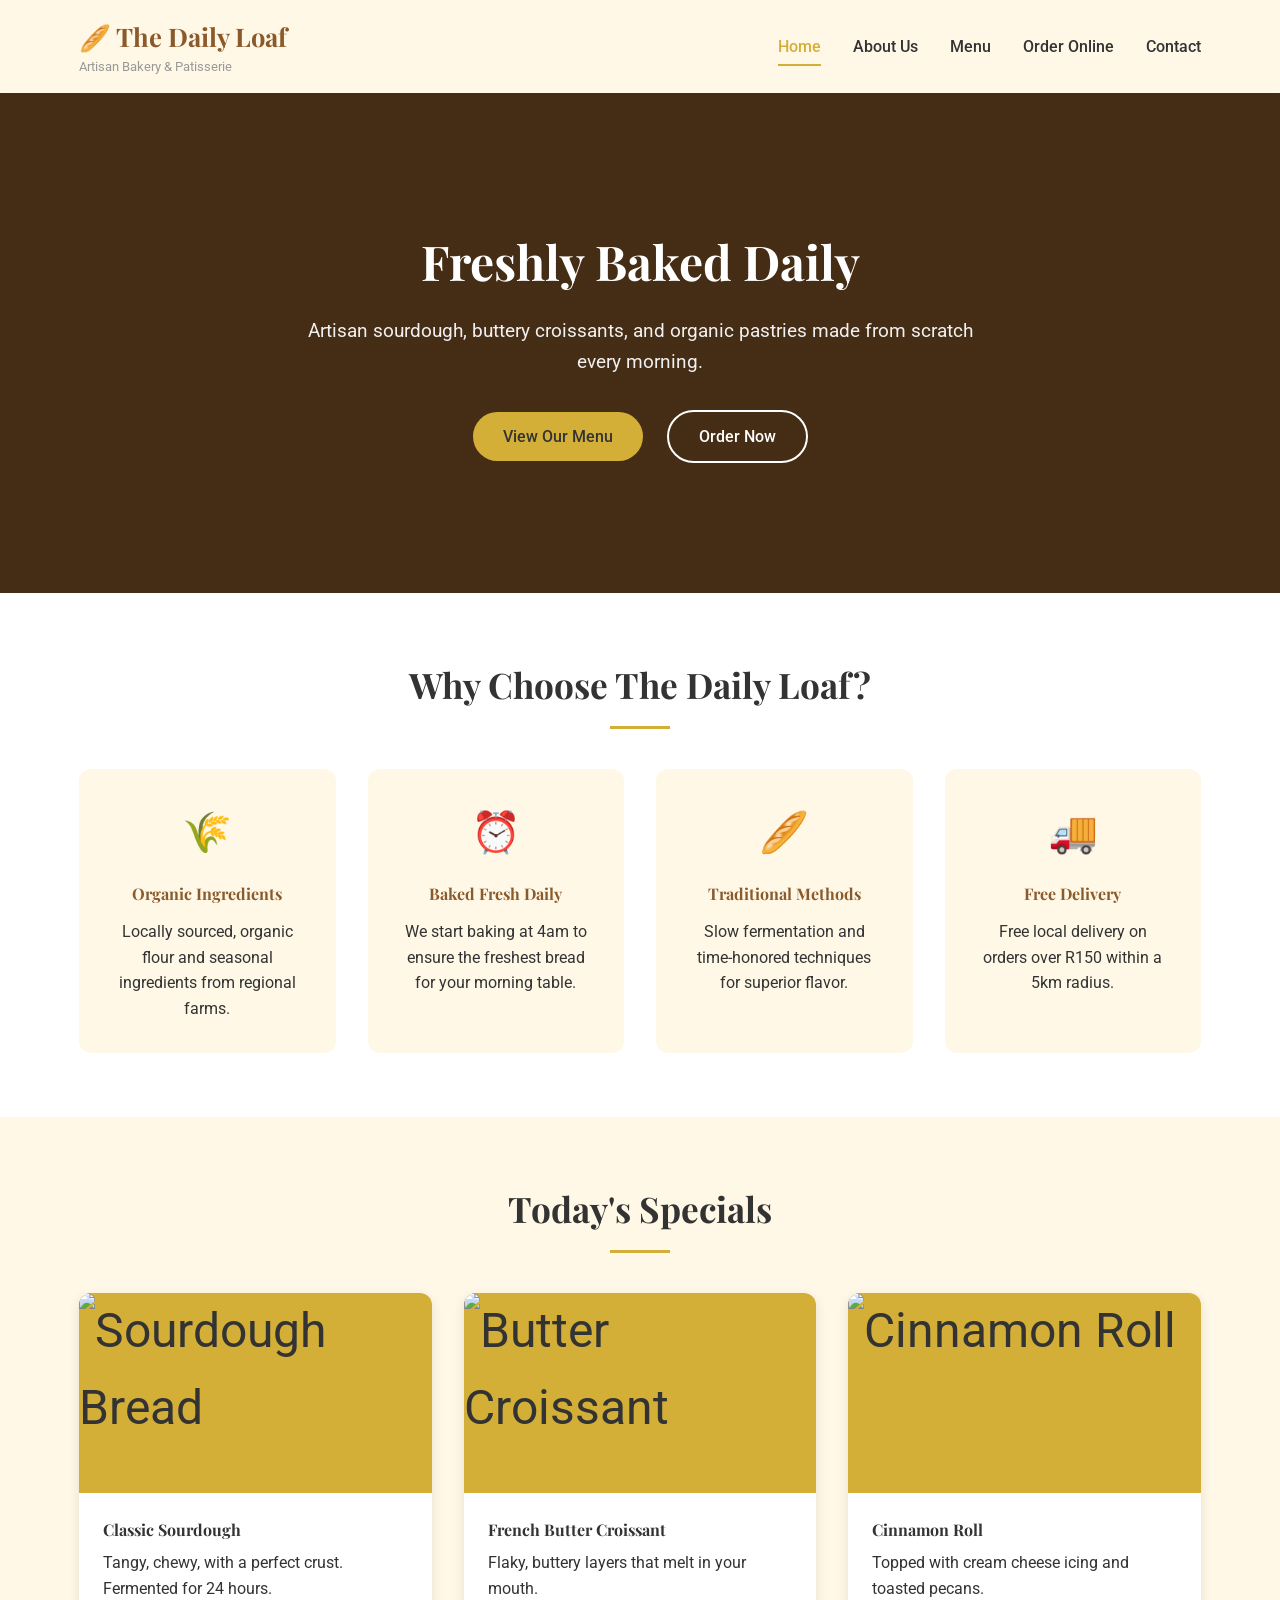
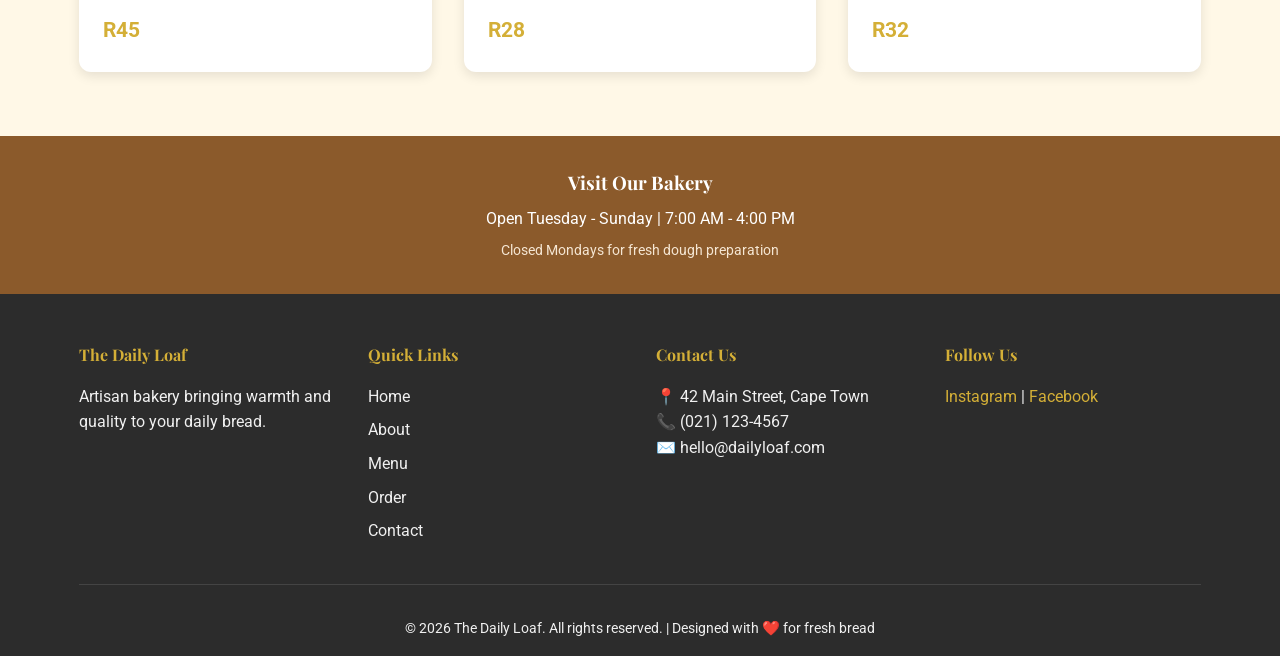
==== daily-loaf-bakery/index.html @ 08a0b877 "Add files via upload Initial commit - Complete website structure" ====
<!DOCTYPE html>
<html lang="en">
<head>
    <meta charset="UTF-8">
    <meta name="viewport" content="width=device-width, initial-scale=1.0">
    <meta name="description" content="The Daily Loaf - Artisan bakery offering fresh sourdough, pastries, and organic baked goods in the heart of the city.">
    <meta name="keywords" content="bakery, sourdough, artisan bread, pastries, organic bakery">
    <meta name="author" content="The Daily Loaf">
    <title>The Daily Loaf | Artisan Bakery</title>
    <link rel="stylesheet" href="css/style.css">
    <link href="https://fonts.googleapis.com/css2?family=Playfair+Display:wght@400;600;700;900&family=Roboto:wght@300;400;500;700&display=swap" rel="stylesheet">
</head>
<body>

    <!-- Header Section -->
    <header>
        <div class="container">
            <div class="header-content">
                <div class="logo">
                    <h1>🥖 The Daily Loaf</h1>
                    <p class="tagline">Artisan Bakery & Patisserie</p>
                </div>
                <nav>
                    <ul>
                        <li><a href="index.html" class="active">Home</a></li>
                        <li><a href="about.html">About Us</a></li>
                        <li><a href="menu.html">Menu</a></li>
                        <li><a href="order.html">Order Online</a></li>
                        <li><a href="contact.html">Contact</a></li>
                    </ul>
                </nav>
                <div class="mobile-menu-btn">☰</div>
            </div>
        </div>
    </header>

    <!-- Hero Section -->
    <section class="hero">
        <div class="container">
            <div class="hero-content">
                <h2>Freshly Baked Daily</h2>
                <p>Artisan sourdough, buttery croissants, and organic pastries made from scratch every morning.</p>
                <div class="hero-buttons">
                    <a href="menu.html" class="btn btn-primary">View Our Menu</a>
                    <a href="order.html" class="btn btn-secondary">Order Now</a>
                </div>
            </div>
        </div>
    </section>

    <!-- Features Section -->
    <section class="features">
        <div class="container">
            <h3 class="section-title">Why Choose The Daily Loaf?</h3>
            <div class="features-grid">
                <div class="feature-card">
                    <div class="feature-icon">🌾</div>
                    <h4>Organic Ingredients</h4>
                    <p>Locally sourced, organic flour and seasonal ingredients from regional farms.</p>
                </div>
                <div class="feature-card">
                    <div class="feature-icon">⏰</div>
                    <h4>Baked Fresh Daily</h4>
                    <p>We start baking at 4am to ensure the freshest bread for your morning table.</p>
                </div>
                <div class="feature-card">
                    <div class="feature-icon">🥖</div>
                    <h4>Traditional Methods</h4>
                    <p>Slow fermentation and time-honored techniques for superior flavor.</p>
                </div>
                <div class="feature-card">
                    <div class="feature-icon">🚚</div>
                    <h4>Free Delivery</h4>
                    <p>Free local delivery on orders over R150 within a 5km radius.</p>
                </div>
            </div>
        </div>
    </section>

    <!-- Daily Specials -->
    <section class="specials">
        <div class="container">
            <h3 class="section-title">Today's Specials</h3>
            <div class="specials-grid">
                <div class="special-item">
                    <img src="https://placehold.co/400x300/F5E6D3/8B5A2B?text=Sourdough+Bread" alt="Sourdough Bread" class="special-img">
                    <div class="special-info">
                        <h4>Classic Sourdough</h4>
                        <p>Tangy, chewy, with a perfect crust. Fermented for 24 hours.</p>
                        <span class="price">R45</span>
                    </div>
                </div>
                <div class="special-item">
                    <img src="https://placehold.co/400x300/F5E6D3/8B5A2B?text=Croissant" alt="Butter Croissant" class="special-img">
                    <div class="special-info">
                        <h4>French Butter Croissant</h4>
                        <p>Flaky, buttery layers that melt in your mouth.</p>
                        <span class="price">R28</span>
                    </div>
                </div>
                <div class="special-item">
                    <img src="https://placehold.co/400x300/F5E6D3/8B5A2B?text=Cinnamon+Roll" alt="Cinnamon Roll" class="special-img">
                    <div class="special-info">
                        <h4>Cinnamon Roll</h4>
                        <p>Topped with cream cheese icing and toasted pecans.</p>
                        <span class="price">R32</span>
                    </div>
                </div>
            </div>
        </div>
    </section>

    <!-- Opening Hours Banner -->
    <section class="hours-banner">
        <div class="container">
            <div class="hours-content">
                <h3>Visit Our Bakery</h3>
                <p>Open Tuesday - Sunday | 7:00 AM - 4:00 PM</p>
                <p class="closed">Closed Mondays for fresh dough preparation</p>
            </div>
        </div>
    </section>

    <!-- Footer -->
    <footer>
        <div class="container">
            <div class="footer-grid">
                <div class="footer-col">
                    <h4>The Daily Loaf</h4>
                    <p>Artisan bakery bringing warmth and quality to your daily bread.</p>
                </div>
                <div class="footer-col">
                    <h4>Quick Links</h4>
                    <ul>
                        <li><a href="index.html">Home</a></li>
                        <li><a href="about.html">About</a></li>
                        <li><a href="menu.html">Menu</a></li>
                        <li><a href="order.html">Order</a></li>
                        <li><a href="contact.html">Contact</a></li>
                    </ul>
                </div>
                <div class="footer-col">
                    <h4>Contact Us</h4>
                    <p>📍 42 Main Street, Cape Town</p>
                    <p>📞 (021) 123-4567</p>
                    <p>✉️ hello@dailyloaf.com</p>
                </div>
                <div class="footer-col">
                    <h4>Follow Us</h4>
                    <div class="social-links">
                        <a href="#">Instagram</a> | <a href="#">Facebook</a>
                    </div>
                </div>
            </div>
            <div class="footer-bottom">
                <p>&copy; 2026 The Daily Loaf. All rights reserved. | Designed with ❤️ for fresh bread</p>
            </div>
        </div>
    </footer>

    <script src="js/main.js"></script>
</body>
</html>
---- daily-loaf-bakery/css/style.css ----
/* ========================================
   THE DAILY LOAF - MAIN STYLESHEET
   ======================================== */

* {
    margin: 0;
    padding: 0;
    box-sizing: border-box;
}

body {
    font-family: 'Roboto', sans-serif;
    font-size: 16px;
    line-height: 1.6;
    color: #333333;
    background-color: #FFFFFF;
}

h1, h2, h3, h4, h5, h6 {
    font-family: 'Playfair Display', serif;
    font-weight: 700;
    margin-bottom: 1rem;
    color: #333333;
}

a {
    text-decoration: none;
    color: inherit;
}

.container {
    width: 90%;
    max-width: 1200px;
    margin: 0 auto;
    padding: 0 15px;
}

.section-title {
    text-align: center;
    font-size: 2.2rem;
    margin-bottom: 2.5rem;
    position: relative;
    padding-bottom: 15px;
}

.section-title:after {
    content: '';
    position: absolute;
    bottom: 0;
    left: 50%;
    transform: translateX(-50%);
    width: 60px;
    height: 3px;
    background: #D4AF37;
}

/* BUTTONS */
.btn {
    display: inline-block;
    padding: 12px 30px;
    border-radius: 40px;
    font-weight: 500;
    transition: all 0.3s ease;
    cursor: pointer;
    border: none;
    font-family: 'Roboto', sans-serif;
}

.btn-primary {
    background-color: #D4AF37;
    color: #333333;
}

.btn-primary:hover {
    background-color: #c49b2a;
    transform: translateY(-2px);
}

.btn-secondary {
    background-color: transparent;
    color: #FFFFFF;
    border: 2px solid #FFFFFF;
}

.btn-secondary:hover {
    background-color: #FFFFFF;
    color: #333333;
}

/* HEADER & NAVIGATION */
header {
    background-color: #FFF8E7;
    box-shadow: 0 2px 10px rgba(0,0,0,0.05);
    position: sticky;
    top: 0;
    z-index: 1000;
}

.header-content {
    display: flex;
    justify-content: space-between;
    align-items: center;
    padding: 1rem 0;
    flex-wrap: wrap;
}

.logo h1 {
    font-size: 1.6rem;
    margin-bottom: 0;
    color: #8B5A2B;
}

.tagline {
    font-size: 0.8rem;
    color: #999;
    font-family: 'Roboto', sans-serif;
}

nav ul {
    display: flex;
    list-style: none;
    gap: 2rem;
}

nav ul li a {
    font-weight: 500;
    padding: 0.5rem 0;
    transition: color 0.3s;
}

nav ul li a:hover,
nav ul li a.active {
    color: #D4AF37;
    border-bottom: 2px solid #D4AF37;
}

.mobile-menu-btn {
    display: none;
    font-size: 1.8rem;
    cursor: pointer;
}

/* HERO SECTION */
.hero {
    background: linear-gradient(rgba(0,0,0,0.5), rgba(0,0,0,0.5)), #8B5A2B;
    min-height: 500px;
    display: flex;
    align-items: center;
    text-align: center;
    color: white;
}

.hero-content {
    max-width: 700px;
    margin: 0 auto;
}

.hero h2 {
    font-size: 3rem;
    color: white;
    margin-bottom: 1rem;
}

.hero p {
    font-size: 1.2rem;
    margin-bottom: 2rem;
    color: #f0f0f0;
}

.hero-buttons .btn {
    margin: 0 10px;
}

/* FEATURES SECTION */
.features {
    padding: 4rem 0;
    background-color: #FFFFFF;
}

.features-grid {
    display: grid;
    grid-template-columns: repeat(auto-fit, minmax(250px, 1fr));
    gap: 2rem;
}

.feature-card {
    text-align: center;
    padding: 2rem;
    background-color: #FFF8E7;
    border-radius: 12px;
    transition: transform 0.3s;
}

.feature-card:hover {
    transform: translateY(-5px);
}

.feature-icon {
    font-size: 2.5rem;
    margin-bottom: 1rem;
}

.feature-card h4 {
    margin-bottom: 0.8rem;
    color: #8B5A2B;
}

/* SPECIALS SECTION */
.specials {
    padding: 4rem 0;
    background-color: #FFF8E7;
}

.specials-grid {
    display: grid;
    grid-template-columns: repeat(auto-fit, minmax(300px, 1fr));
    gap: 2rem;
}

.special-item {
    background: white;
    border-radius: 12px;
    overflow: hidden;
    box-shadow: 0 4px 12px rgba(0,0,0,0.1);
    transition: transform 0.3s;
}

.special-item:hover {
    transform: translateY(-5px);
}

.special-img {
    width: 100%;
    height: 200px;
    background-color: #D4AF37;
    display: flex;
    align-items: center;
    justify-content: center;
    font-size: 3rem;
}

.special-info {
    padding: 1.5rem;
}

.special-info h4 {
    margin-bottom: 0.5rem;
}

.price {
    display: inline-block;
    margin-top: 0.8rem;
    font-size: 1.3rem;
    font-weight: bold;
    color: #D4AF37;
}

/* HOURS BANNER */
.hours-banner {
    background-color: #8B5A2B;
    color: white;
    text-align: center;
    padding: 2rem 0;
}

.hours-content h3 {
    color: white;
    margin-bottom: 0.5rem;
}

.closed {
    color: #F5E6D3;
    font-size: 0.9rem;
    margin-top: 0.5rem;
}

/* PAGE HEADER */
.page-header {
    background: linear-gradient(135deg, #8B5A2B 0%, #D4AF37 100%);
    color: white;
    text-align: center;
    padding: 3rem 0;
}

.page-header h2 {
    color: white;
    font-size: 2.5rem;
    margin-bottom: 0.5rem;
}

/* ABOUT PAGE */
.about-story {
    padding: 4rem 0;
}

.about-grid {
    display: grid;
    grid-template-columns: 1fr 1fr;
    gap: 3rem;
    align-items: center;
}

.about-image {
    background-color: #D4AF37;
    height: 300px;
    display: flex;
    align-items: center;
    justify-content: center;
    border-radius: 12px;
    font-size: 2rem;
}

.values {
    background-color: #FFF8E7;
    padding: 4rem 0;
}

.values-grid {
    display: grid;
    grid-template-columns: repeat(auto-fit, minmax(280px, 1fr));
    gap: 2rem;
}

.value-card {
    text-align: center;
    padding: 2rem;
    background: white;
    border-radius: 12px;
}

.team {
    padding: 4rem 0;
}

.team-grid {
    display: grid;
    grid-template-columns: repeat(auto-fit, minmax(250px, 1fr));
    gap: 2rem;
    text-align: center;
}

.team-member .avatar {
    width: 150px;
    height: 150px;
    background-color: #D4AF37;
    border-radius: 50%;
    margin: 0 auto 1rem;
    display: flex;
    align-items: center;
    justify-content: center;
    font-size: 3rem;
}

.team-member .bio {
    font-size: 0.9rem;
    color: #666;
    margin-top: 0.5rem;
}

/* MENU PAGE */
.menu-section {
    padding: 3rem 0;
}

.alt-bg {
    background-color: #FFF8E7;
}

.menu-grid {
    max-width: 800px;
    margin: 0 auto;
}

.menu-item {
    display: flex;
    justify-content: space-between;
    align-items: center;
    padding: 1rem 0;
    border-bottom: 1px dashed #ddd;
}

.menu-item-info h4 {
    margin-bottom: 0.3rem;
}

.menu-item-info p {
    color: #666;
    font-size: 0.9rem;
}

.menu-item-price {
    font-weight: bold;
    font-size: 1.1rem;
    color: #D4AF37;
}

/* ORDER PAGE */
.order-form-section {
    padding: 4rem 0;
}

.order-grid {
    display: grid;
    grid-template-columns: 1fr 350px;
    gap: 3rem;
}

.form-group {
    margin-bottom: 1.2rem;
}

.form-group label {
    display: block;
    margin-bottom: 0.5rem;
    font-weight: 500;
}

.form-group input,
.form-group select,
.form-group textarea {
    width: 100%;
    padding: 10px;
    border: 1px solid #ddd;
    border-radius: 6px;
    font-family: 'Roboto', sans-serif;
}

.checkbox-group {
    display: flex;
    flex-direction: column;
    gap: 0.5rem;
}

.checkbox-group label {
    font-weight: normal;
    cursor: pointer;
}

.order-info .info-card {
    background: #FFF8E7;
    padding: 1.2rem;
    border-radius: 8px;
    margin-bottom: 1rem;
}

.info-card h4 {
    margin-bottom: 0.5rem;
    color: #8B5A2B;
}

.phone-large {
    font-size: 1.3rem;
    font-weight: bold;
    color: #D4AF37;
}

/* CONTACT PAGE */
.locations {
    padding: 4rem 0;
    background-color: #FFF8E7;
}

.locations-grid {
    display: grid;
    grid-template-columns: repeat(auto-fit, minmax(350px, 1fr));
    gap: 2rem;
}

.location-card {
    background: white;
    padding: 1.5rem;
    border-radius: 12px;
    box-shadow: 0 2px 8px rgba(0,0,0,0.1);
}

.location-card h4 {
    color: #8B5A2B;
    margin-bottom: 1rem;
}

.location-card .address,
.location-card .hours,
.location-card .phone {
    margin-bottom: 0.8rem;
}

.map-placeholder {
    margin-top: 1rem;
    background-color: #D4AF37;
    height: 150px;
    display: flex;
    align-items: center;
    justify-content: center;
    border-radius: 8px;
    color: #333;
}

.contact-form-section {
    padding: 4rem 0;
}

.contact-grid {
    display: grid;
    grid-template-columns: 1fr 350px;
    gap: 3rem;
}

.form-row {
    display: grid;
    grid-template-columns: 1fr 1fr;
    gap: 1rem;
}

.contact-info .info-item {
    background: #FFF8E7;
    padding: 1rem;
    border-radius: 8px;
    margin-bottom: 1rem;
}

.contact-info .info-item h4 {
    margin-bottom: 0.5rem;
    color: #8B5A2B;
}

.faq {
    background-color: #FFF8E7;
    padding: 4rem 0;
}

.faq-grid {
    display: grid;
    grid-template-columns: repeat(auto-fit, minmax(300px, 1fr));
    gap: 2rem;
}

.faq-item {
    background: white;
    padding: 1.5rem;
    border-radius: 8px;
}

.faq-item h4 {
    color: #D4AF37;
    margin-bottom: 0.5rem;
}

/* FOOTER */
footer {
    background-color: #2C2C2C;
    color: #f0f0f0;
    padding: 3rem 0 1rem;
}

.footer-grid {
    display: grid;
    grid-template-columns: repeat(auto-fit, minmax(200px, 1fr));
    gap: 2rem;
    margin-bottom: 2rem;
}

.footer-col h4 {
    color: #D4AF37;
    margin-bottom: 1rem;
}

.footer-col ul {
    list-style: none;
}

.footer-col ul li {
    margin-bottom: 0.5rem;
}

.footer-col ul li a:hover {
    color: #D4AF37;
}

.social-links a {
    color: #D4AF37;
}

.footer-bottom {
    text-align: center;
    padding-top: 2rem;
    border-top: 1px solid #444;
    font-size: 0.9rem;
}

/* RESPONSIVE */
@media (max-width: 768px) {
    .mobile-menu-btn {
        display: block;
    }
    
    nav ul {
        display: none;
        flex-direction: column;
        width: 100%;
        text-align: center;
        padding: 1rem 0;
        gap: 1rem;
    }
    
    nav ul.show {
        display: flex;
    }
    
    .header-content {
        flex-wrap: wrap;
    }
    
    .hero h2 {
        font-size: 2rem;
    }
    
    .about-grid,
    .order-grid,
    .contact-grid {
        grid-template-columns: 1fr;
    }
    
    .form-row {
        grid-template-columns: 1fr;
    }
    
    .hero-buttons .btn {
        display: block;
        margin: 10px auto;
        width: 80%;
    }
    
    .section-title {
        font-size: 1.8rem;
    }
}

@media (max-width: 480px) {
    .container {
        width: 95%;
    }
    
    .features-grid,
    .specials-grid,
    .team-grid {
        grid-template-columns: 1fr;
    }
}
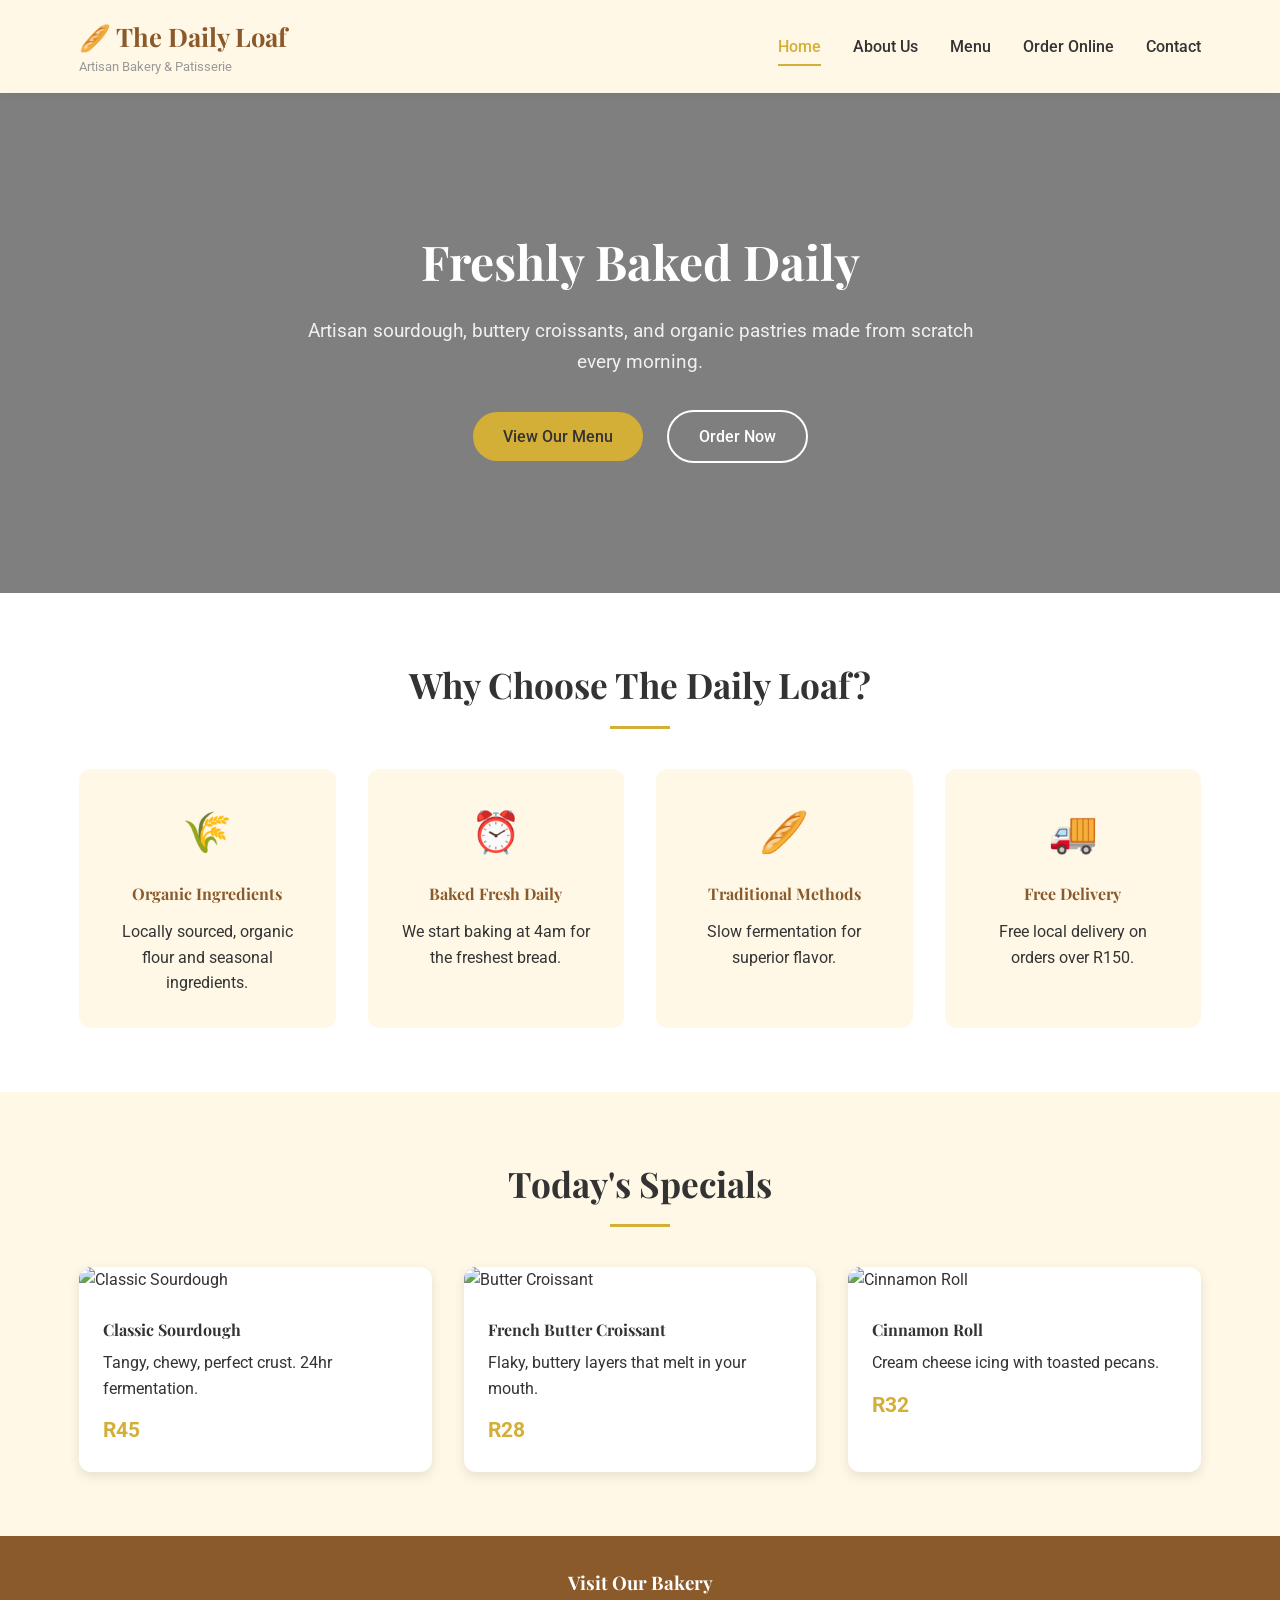
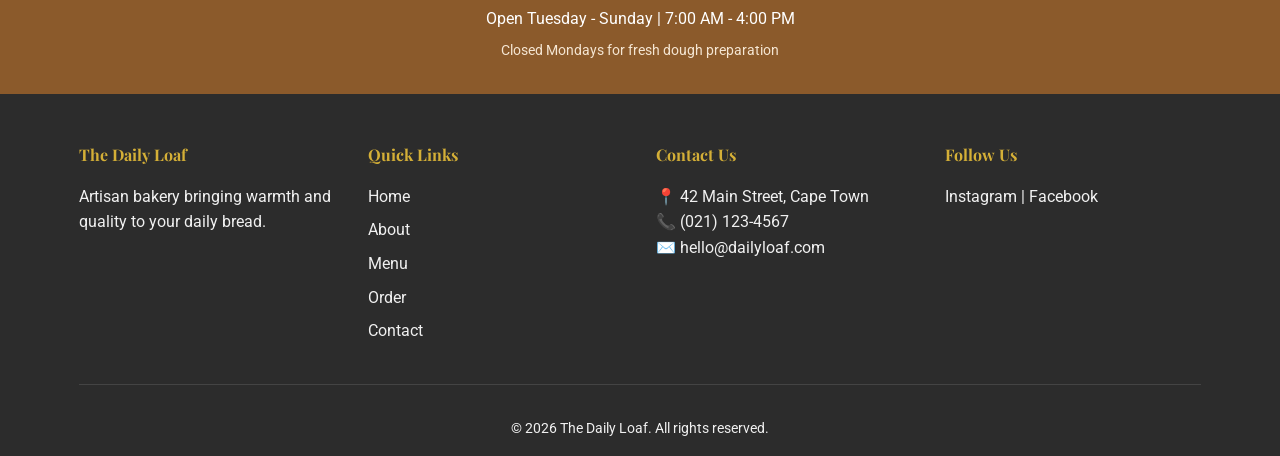
==== commit 35476642: "Refactor contact, menu, and order pages; update styles and scripts for improved functionality and ae" ====
--- a/daily-loaf-bakery/index.html
+++ b/daily-loaf-bakery/index.html
@@ -3,16 +3,13 @@
 <head>
     <meta charset="UTF-8">
     <meta name="viewport" content="width=device-width, initial-scale=1.0">
-    <meta name="description" content="The Daily Loaf - Artisan bakery offering fresh sourdough, pastries, and organic baked goods in the heart of the city.">
-    <meta name="keywords" content="bakery, sourdough, artisan bread, pastries, organic bakery">
-    <meta name="author" content="The Daily Loaf">
+    <meta name="description" content="The Daily Loaf - Artisan bakery offering fresh sourdough, pastries, and organic baked goods">
     <title>The Daily Loaf | Artisan Bakery</title>
     <link rel="stylesheet" href="css/style.css">
     <link href="https://fonts.googleapis.com/css2?family=Playfair+Display:wght@400;600;700;900&family=Roboto:wght@300;400;500;700&display=swap" rel="stylesheet">
 </head>
 <body>
 
-    <!-- Header Section -->
     <header>
         <div class="container">
             <div class="header-content">
@@ -34,7 +31,6 @@
         </div>
     </header>
 
-    <!-- Hero Section -->
     <section class="hero">
         <div class="container">
             <div class="hero-content">
@@ -48,7 +44,6 @@
         </div>
     </section>
 
-    <!-- Features Section -->
     <section class="features">
         <div class="container">
             <h3 class="section-title">Why Choose The Daily Loaf?</h3>
@@ -56,42 +51,51 @@
                 <div class="feature-card">
                     <div class="feature-icon">🌾</div>
                     <h4>Organic Ingredients</h4>
-                    <p>Locally sourced, organic flour and seasonal ingredients from regional farms.</p>
+                    <p>Locally sourced, organic flour and seasonal ingredients.</p>
                 </div>
                 <div class="feature-card">
                     <div class="feature-icon">⏰</div>
                     <h4>Baked Fresh Daily</h4>
-                    <p>We start baking at 4am to ensure the freshest bread for your morning table.</p>
+                    <p>We start baking at 4am for the freshest bread.</p>
                 </div>
                 <div class="feature-card">
                     <div class="feature-icon">🥖</div>
                     <h4>Traditional Methods</h4>
-                    <p>Slow fermentation and time-honored techniques for superior flavor.</p>
+                    <p>Slow fermentation for superior flavor.</p>
                 </div>
                 <div class="feature-card">
                     <div class="feature-icon">🚚</div>
                     <h4>Free Delivery</h4>
-                    <p>Free local delivery on orders over R150 within a 5km radius.</p>
+                    <p>Free local delivery on orders over R150.</p>
                 </div>
             </div>
         </div>
     </section>
 
-    <!-- Daily Specials -->
     <section class="specials">
         <div class="container">
             <h3 class="section-title">Today's Specials</h3>
             <div class="specials-grid">
                 <div class="special-item">
-                    <img src="https://placehold.co/400x300/F5E6D3/8B5A2B?text=Sourdough+Bread" alt="Sourdough Bread" class="special-img">
+                    <img src="https://picsum.photos/id/112/600/450"
+     srcset="https://picsum.photos/id/112/300/225 300w,
+             https://picsum.photos/id/112/600/450 600w"
+     sizes="(max-width: 480px) 90vw, (max-width: 768px) 45vw, 300px"
+     alt="Classic Sourdough"
+     class="special-img">
                     <div class="special-info">
                         <h4>Classic Sourdough</h4>
-                        <p>Tangy, chewy, with a perfect crust. Fermented for 24 hours.</p>
+                        <p>Tangy, chewy, perfect crust. 24hr fermentation.</p>
                         <span class="price">R45</span>
                     </div>
                 </div>
                 <div class="special-item">
-                    <img src="https://placehold.co/400x300/F5E6D3/8B5A2B?text=Croissant" alt="Butter Croissant" class="special-img">
+                    <img src="https://images.pexels.com/photos/17359897/pexels-photo-17359897.jpeg?auto=compress&cs=tinysrgb&w=600"
+                         srcset="https://images.pexels.com/photos/17359897/pexels-photo-17359897.jpeg?auto=compress&cs=tinysrgb&w=300 300w,
+                                 https://images.pexels.com/photos/17359897/pexels-photo-17359897.jpeg?auto=compress&cs=tinysrgb&w=600 600w"
+                         sizes="(max-width: 480px) 90vw, (max-width: 768px) 45vw, 300px"
+                         alt="Butter Croissant"
+                         class="special-img">
                     <div class="special-info">
                         <h4>French Butter Croissant</h4>
                         <p>Flaky, buttery layers that melt in your mouth.</p>
@@ -99,10 +103,15 @@
                     </div>
                 </div>
                 <div class="special-item">
-                    <img src="https://placehold.co/400x300/F5E6D3/8B5A2B?text=Cinnamon+Roll" alt="Cinnamon Roll" class="special-img">
+                    <img src="https://images.pexels.com/photos/2067424/pexels-photo-2067424.jpeg?auto=compress&cs=tinysrgb&w=600"
+                         srcset="https://images.pexels.com/photos/2067424/pexels-photo-2067424.jpeg?auto=compress&cs=tinysrgb&w=300 300w,
+                                 https://images.pexels.com/photos/2067424/pexels-photo-2067424.jpeg?auto=compress&cs=tinysrgb&w=600 600w"
+                         sizes="(max-width: 480px) 90vw, (max-width: 768px) 45vw, 300px"
+                         alt="Cinnamon Roll"
+                         class="special-img">
                     <div class="special-info">
                         <h4>Cinnamon Roll</h4>
-                        <p>Topped with cream cheese icing and toasted pecans.</p>
+                        <p>Cream cheese icing with toasted pecans.</p>
                         <span class="price">R32</span>
                     </div>
                 </div>
@@ -110,7 +119,6 @@
         </div>
     </section>
 
-    <!-- Opening Hours Banner -->
     <section class="hours-banner">
         <div class="container">
             <div class="hours-content">
@@ -121,7 +129,6 @@
         </div>
     </section>
 
-    <!-- Footer -->
     <footer>
         <div class="container">
             <div class="footer-grid">
@@ -147,13 +154,11 @@
                 </div>
                 <div class="footer-col">
                     <h4>Follow Us</h4>
-                    <div class="social-links">
-                        <a href="#">Instagram</a> | <a href="#">Facebook</a>
-                    </div>
+                    <p>Instagram | Facebook</p>
                 </div>
             </div>
             <div class="footer-bottom">
-                <p>&copy; 2026 The Daily Loaf. All rights reserved. | Designed with ❤️ for fresh bread</p>
+                <p>&copy; 2026 The Daily Loaf. All rights reserved.</p>
             </div>
         </div>
     </footer>
--- a/daily-loaf-bakery/css/style.css
+++ b/daily-loaf-bakery/css/style.css
@@ -1,5 +1,6 @@
 /* ========================================
    THE DAILY LOAF - MAIN STYLESHEET
+   WEDE5020 - Part 2
    ======================================== */
 
 * {
@@ -76,6 +77,10 @@
     transform: translateY(-2px);
 }
 
+.btn-primary:active {
+    transform: translateY(0);
+}
+
 .btn-secondary {
     background-color: transparent;
     color: #FFFFFF;
@@ -142,7 +147,9 @@
 
 /* HERO SECTION */
 .hero {
-    background: linear-gradient(rgba(0,0,0,0.5), rgba(0,0,0,0.5)), #8B5A2B;
+    background: linear-gradient(rgba(0,0,0,0.5), rgba(0,0,0,0.5)), url('https://images.pexels.com/photos/14034048/pexels-photo-14034048.jpeg?auto=compress&cs=tinysrgb&w=1200');
+    background-size: cover;
+    background-position: center;
     min-height: 500px;
     display: flex;
     align-items: center;
@@ -231,12 +238,8 @@
 
 .special-img {
     width: 100%;
-    height: 200px;
-    background-color: #D4AF37;
-    display: flex;
-    align-items: center;
-    justify-content: center;
-    font-size: 3rem;
+    height: 220px;
+    object-fit: cover;
 }
 
 .special-info {
@@ -301,13 +304,15 @@
 }
 
 .about-image {
-    background-color: #D4AF37;
-    height: 300px;
-    display: flex;
-    align-items: center;
-    justify-content: center;
     border-radius: 12px;
-    font-size: 2rem;
+    overflow: hidden;
+}
+
+.about-image img {
+    width: 100%;
+    height: 100%;
+    object-fit: cover;
+    border-radius: 12px;
 }
 
 .values {
@@ -339,16 +344,12 @@
     text-align: center;
 }
 
-.team-member .avatar {
+.team-member img {
     width: 150px;
     height: 150px;
-    background-color: #D4AF37;
     border-radius: 50%;
-    margin: 0 auto 1rem;
-    display: flex;
-    align-items: center;
-    justify-content: center;
-    font-size: 3rem;
+    object-fit: cover;
+    margin-bottom: 1rem;
 }
 
 .team-member .bio {
@@ -425,6 +426,14 @@
     font-family: 'Roboto', sans-serif;
 }
 
+.form-group input:focus,
+.form-group select:focus,
+.form-group textarea:focus {
+    outline: none;
+    border-color: #D4AF37;
+    box-shadow: 0 0 5px rgba(212, 175, 55, 0.3);
+}
+
 .checkbox-group {
     display: flex;
     flex-direction: column;
@@ -486,13 +495,13 @@
 
 .map-placeholder {
     margin-top: 1rem;
-    background-color: #D4AF37;
-    height: 150px;
-    display: flex;
-    align-items: center;
-    justify-content: center;
     border-radius: 8px;
-    color: #333;
+    overflow: hidden;
+}
+
+.map-placeholder img {
+    width: 100%;
+    border-radius: 8px;
 }
 
 .contact-form-section {
@@ -587,7 +596,11 @@
     font-size: 0.9rem;
 }
 
-/* RESPONSIVE */
+/* ========================================
+   RESPONSIVE DESIGN - MEDIA QUERIES
+   ======================================== */
+
+/* TABLET (max-width: 768px) */
 @media (max-width: 768px) {
     .mobile-menu-btn {
         display: block;
@@ -610,7 +623,35 @@
         flex-wrap: wrap;
     }
     
+    body {
+        font-size: 15px;
+    }
+    
+    h1 {
+        font-size: 1.4rem;
+    }
+    
+    h2 {
+        font-size: 1.8rem;
+    }
+    
+    h3 {
+        font-size: 1.5rem;
+    }
+    
+    .section-title {
+        font-size: 1.6rem;
+    }
+    
     .hero h2 {
+        font-size: 2rem;
+    }
+    
+    .hero p {
+        font-size: 1rem;
+    }
+    
+    .page-header h2 {
         font-size: 2rem;
     }
     
@@ -629,12 +670,9 @@
         margin: 10px auto;
         width: 80%;
     }
-    
-    .section-title {
-        font-size: 1.8rem;
-    }
-}
-
+}
+
+/* MOBILE (max-width: 480px) */
 @media (max-width: 480px) {
     .container {
         width: 95%;
@@ -642,7 +680,46 @@
     
     .features-grid,
     .specials-grid,
-    .team-grid {
+    .team-grid,
+    .values-grid,
+    .locations-grid,
+    .faq-grid {
         grid-template-columns: 1fr;
     }
+    
+    body {
+        font-size: 14px;
+    }
+    
+    h1 {
+        font-size: 1.2rem;
+    }
+    
+    h2 {
+        font-size: 1.5rem;
+    }
+    
+    h3 {
+        font-size: 1.3rem;
+    }
+    
+    .section-title {
+        font-size: 1.4rem;
+    }
+    
+    .hero h2 {
+        font-size: 1.5rem;
+    }
+    
+    .hero p {
+        font-size: 0.9rem;
+    }
+    
+    .page-header h2 {
+        font-size: 1.6rem;
+    }
+    
+    .special-img {
+        height: 180px;
+    }
 }
